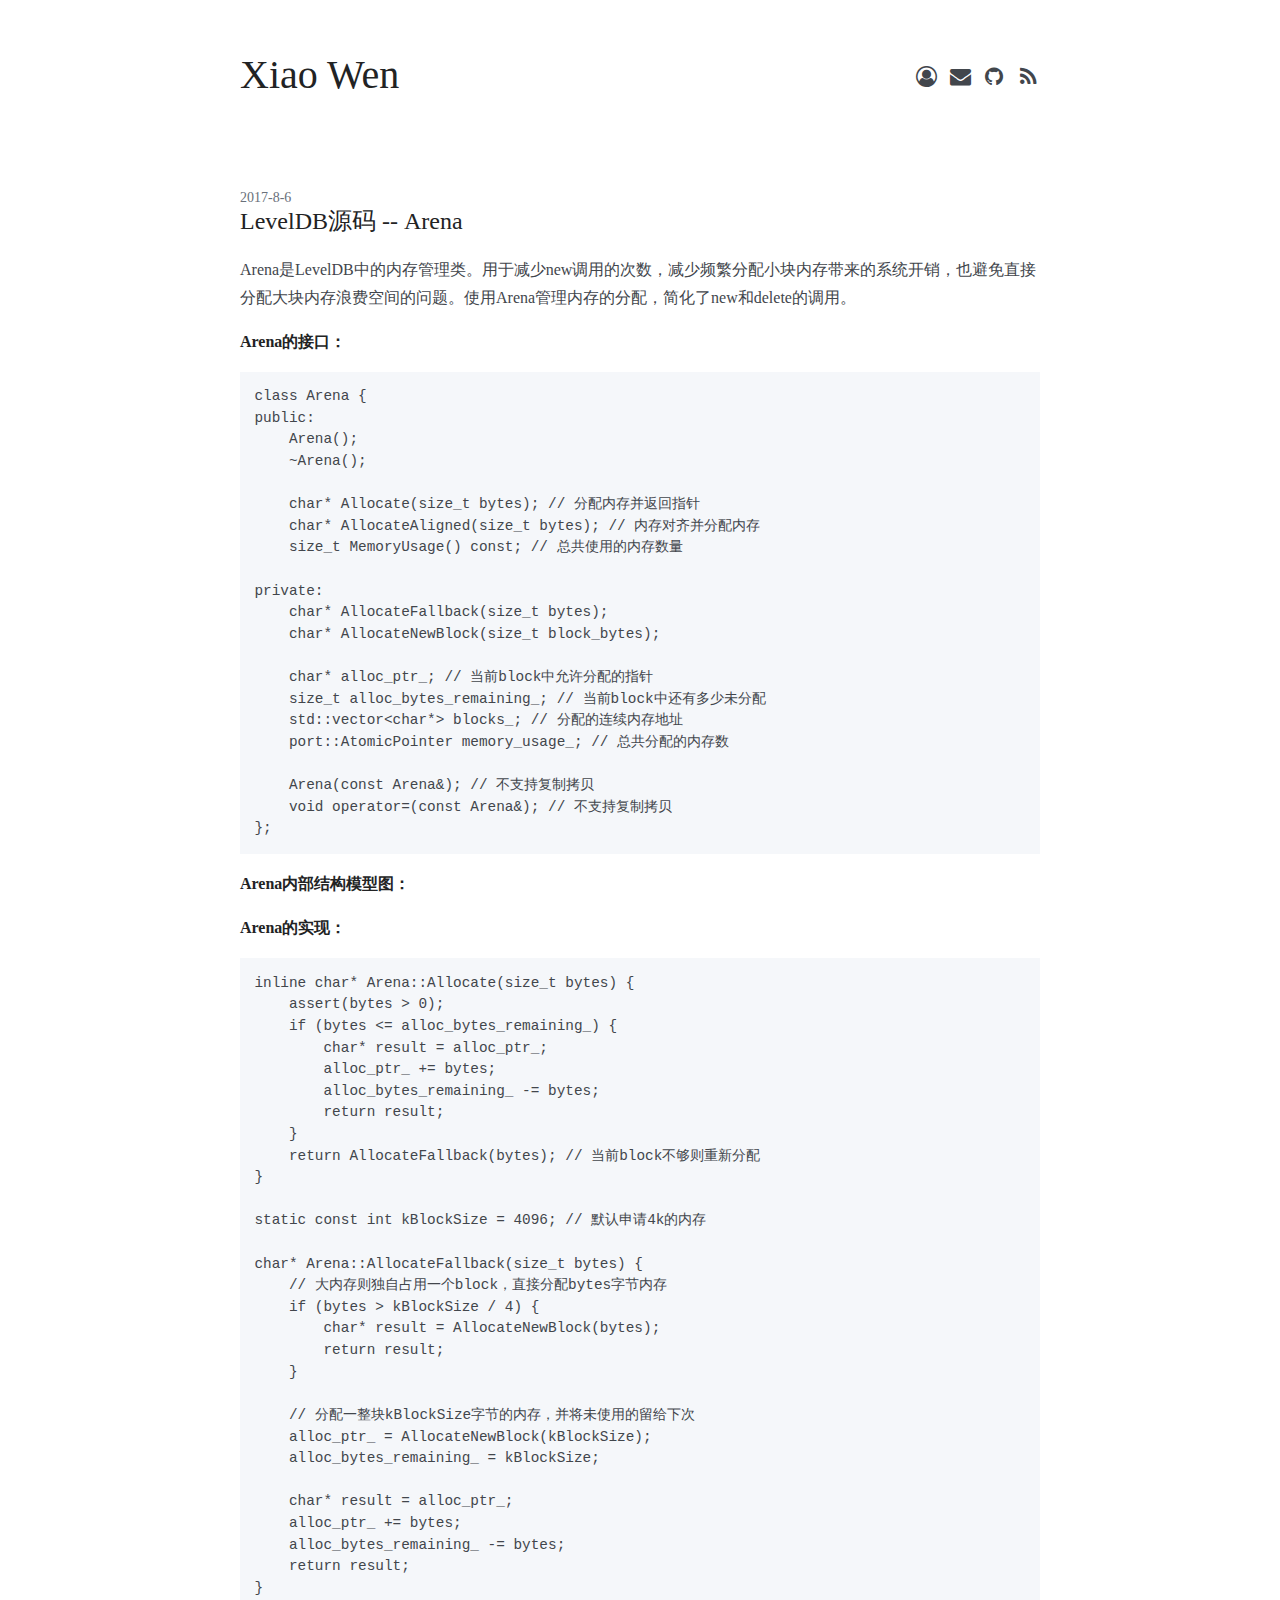
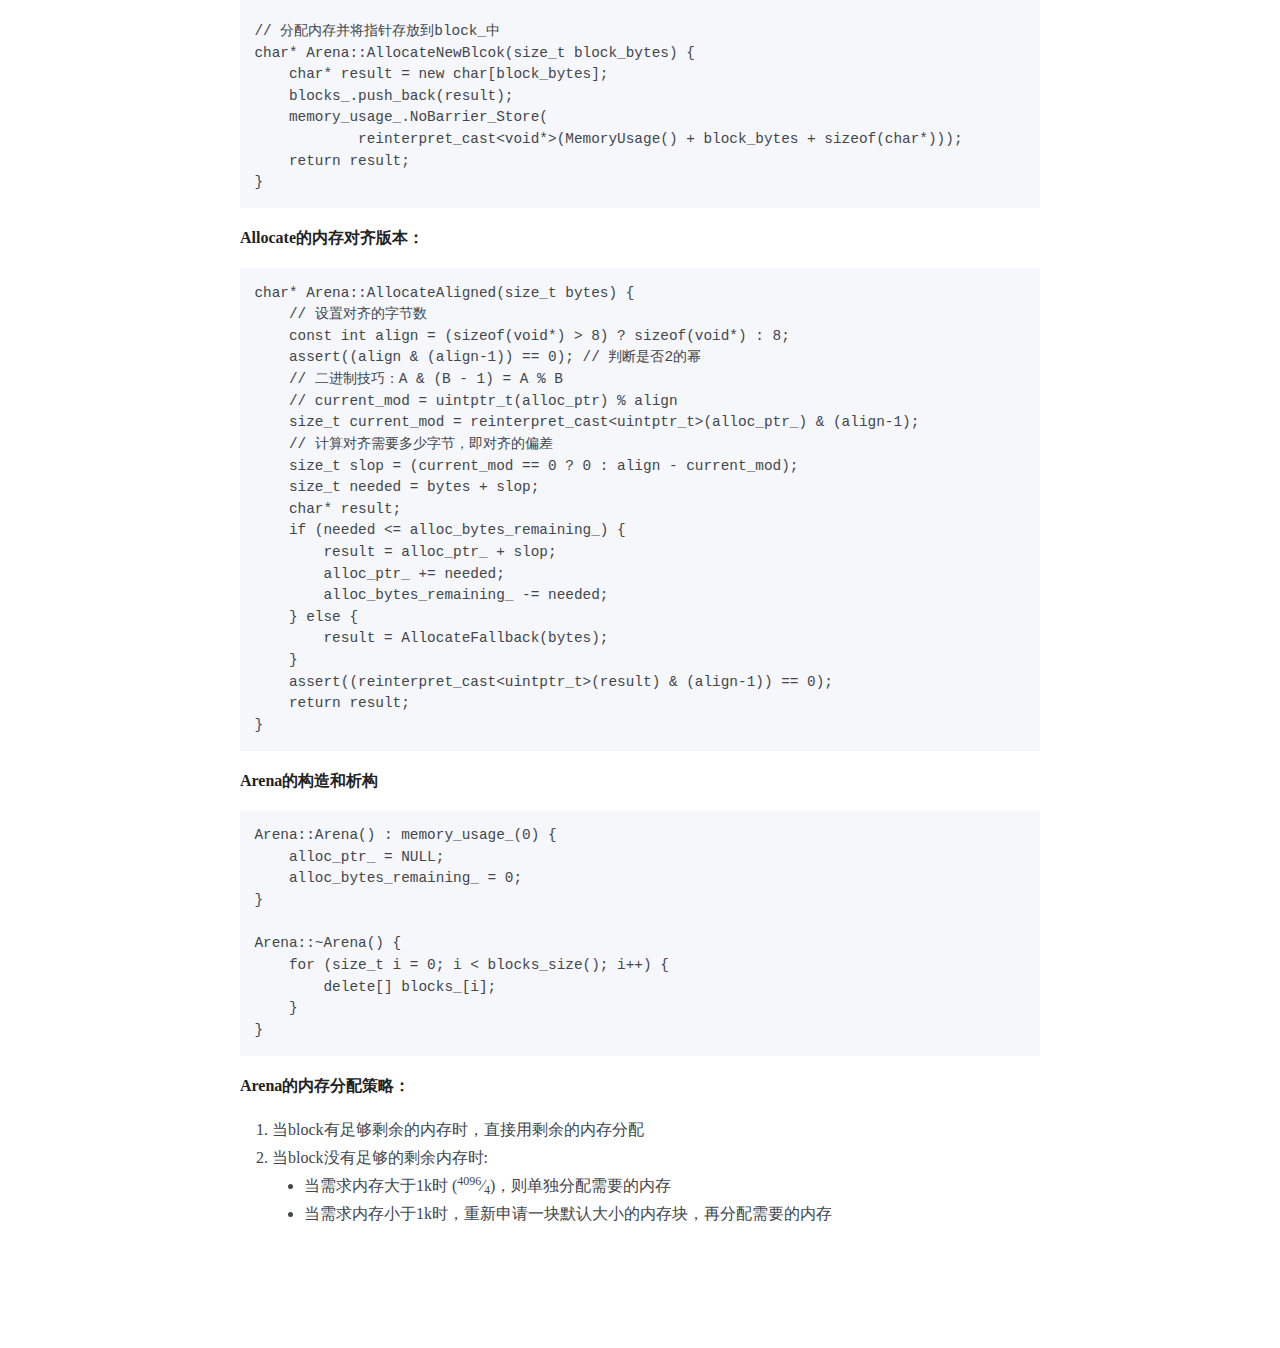
==== leveldb-arena/index.html @ 676dddb7 "x" ====
<body>
  <!DOCTYPE html>
<html lang="en-us">
<meta charset="UTF-8">
<meta name="viewport" content="width=device-width, initial-scale=1">
<meta content="" name="keywords">
<meta content="LevelDB源码 -- Arena - Xiao Wen" property="og:title">
<title>LevelDB源码 -- Arena | Xiao Wen</title>
<link rel="stylesheet" href="https://hsiaovin.github.io/css/style.css">
<link href="//maxcdn.bootstrapcdn.com/font-awesome/4.7.0/css/font-awesome.min.css" rel="stylesheet" integrity="sha384-wvfXpqpZZVQGK6TAh5PVlGOfQNHSoD2xbE+QkPxCAFlNEevoEH3Sl0sibVcOQVnN" crossorigin="anonymous">

<link rel="stylesheet" href="//cdnjs.cloudflare.com/ajax/libs/highlight.js/9.12.0/styles/github.min.css">


  <section class="section">
  <div class="container">
    <nav class="nav">
      <div class="nav-left">
        <a class="nav-item" href="https://hsiaovin.github.io/"><h1 class="title is-2">Xiao Wen</h1></a>
      </div>
      <div class="nav-right">
        <nav class="nav-item level is-mobile">
          
          <a class="level-item" href="https://github.com/hsiaovin">
            <span class="icon">
              <i class="fa fa-user-circle-o"></i>
            </span>
          </a>
          
          <a class="level-item" href="https://hsiaovin@yeah.net">
            <span class="icon">
              <i class="fa fa-envelope"></i>
            </span>
          </a>
          
          <a class="level-item" href="https://github.com/hsiaovin">
            <span class="icon">
              <i class="fa fa-github"></i>
            </span>
          </a>
          
          <a class="level-item" href="/index.xml">
            <span class="icon">
              <i class="fa fa-rss"></i>
            </span>
          </a>
          
        </nav>
      </div>
    </nav>
  </div>
</section>

  <section class="section">
    <div class="container">
      <h2 class="subtitle is-6">2017-8-6</h2>
      <h1 class="title">LevelDB源码 -- Arena</h1>
      
      <div class="content">
        <p>Arena是LevelDB中的内存管理类。用于减少new调用的次数，减少频繁分配小块内存带来的系统开销，也避免直接分配大块内存浪费空间的问题。使用Arena管理内存的分配，简化了new和delete的调用。
</p>

<p><strong>Arena的接口：</strong></p>

<pre><code>class Arena {
public:
    Arena();
    ~Arena();

    char* Allocate(size_t bytes); // 分配内存并返回指针
    char* AllocateAligned(size_t bytes); // 内存对齐并分配内存
    size_t MemoryUsage() const; // 总共使用的内存数量

private:
    char* AllocateFallback(size_t bytes); 
    char* AllocateNewBlock(size_t block_bytes);

    char* alloc_ptr_; // 当前block中允许分配的指针
    size_t alloc_bytes_remaining_; // 当前block中还有多少未分配
    std::vector&lt;char*&gt; blocks_; // 分配的连续内存地址
    port::AtomicPointer memory_usage_; // 总共分配的内存数

    Arena(const Arena&amp;); // 不支持复制拷贝
    void operator=(const Arena&amp;); // 不支持复制拷贝
};
</code></pre>

<p><strong>Arena内部结构模型图：</strong>
<img src="http://i.imgur.com/ZB75F7t.png" alt="" /></p>

<p><strong>Arena的实现：</strong></p>

<pre><code>inline char* Arena::Allocate(size_t bytes) {
    assert(bytes &gt; 0);
    if (bytes &lt;= alloc_bytes_remaining_) {
        char* result = alloc_ptr_;
        alloc_ptr_ += bytes;
        alloc_bytes_remaining_ -= bytes;
        return result;
    }
    return AllocateFallback(bytes); // 当前block不够则重新分配
}

static const int kBlockSize = 4096; // 默认申请4k的内存

char* Arena::AllocateFallback(size_t bytes) {
    // 大内存则独自占用一个block，直接分配bytes字节内存
    if (bytes &gt; kBlockSize / 4) { 
        char* result = AllocateNewBlock(bytes);
        return result;
    } 

    // 分配一整块kBlockSize字节的内存，并将未使用的留给下次
    alloc_ptr_ = AllocateNewBlock(kBlockSize);
    alloc_bytes_remaining_ = kBlockSize;

    char* result = alloc_ptr_;
    alloc_ptr_ += bytes;
    alloc_bytes_remaining_ -= bytes;
    return result;
}

// 分配内存并将指针存放到block_中
char* Arena::AllocateNewBlcok(size_t block_bytes) {
    char* result = new char[block_bytes];
    blocks_.push_back(result);
    memory_usage_.NoBarrier_Store(
            reinterpret_cast&lt;void*&gt;(MemoryUsage() + block_bytes + sizeof(char*)));
    return result;
}
</code></pre>

<p><strong>Allocate的内存对齐版本：</strong></p>

<pre><code>char* Arena::AllocateAligned(size_t bytes) {
    // 设置对齐的字节数
    const int align = (sizeof(void*) &gt; 8) ? sizeof(void*) : 8;
    assert((align &amp; (align-1)) == 0); // 判断是否2的幂
    // 二进制技巧：A &amp; (B - 1) = A % B
    // current_mod = uintptr_t(alloc_ptr) % align
    size_t current_mod = reinterpret_cast&lt;uintptr_t&gt;(alloc_ptr_) &amp; (align-1); 
    // 计算对齐需要多少字节，即对齐的偏差
    size_t slop = (current_mod == 0 ? 0 : align - current_mod); 
    size_t needed = bytes + slop;
    char* result;
    if (needed &lt;= alloc_bytes_remaining_) {
        result = alloc_ptr_ + slop;
        alloc_ptr_ += needed;
        alloc_bytes_remaining_ -= needed;
    } else {
        result = AllocateFallback(bytes);
    }
    assert((reinterpret_cast&lt;uintptr_t&gt;(result) &amp; (align-1)) == 0);
    return result;
}
</code></pre>

<p><strong>Arena的构造和析构</strong></p>

<pre><code>Arena::Arena() : memory_usage_(0) {
    alloc_ptr_ = NULL;
    alloc_bytes_remaining_ = 0;
}

Arena::~Arena() {
    for (size_t i = 0; i &lt; blocks_size(); i++) {
        delete[] blocks_[i];
    }
}
</code></pre>

<p><strong>Arena的内存分配策略：</strong></p>

<ol>
<li>当block有足够剩余的内存时，直接用剩余的内存分配</li>
<li>当block没有足够的剩余内存时:

<ul>
<li>当需求内存大于1k时 (<sup>4096</sup>&frasl;<sub>4</sub>)，则单独分配需要的内存</li>
<li>当需求内存小于1k时，重新申请一块默认大小的内存块，再分配需要的内存</li>
</ul></li>
</ol>
      </div>
    </div>
  </section>
  

  <section class="section">
  <div class="container has-text-centered">
    <p></p>
  </div>
</section>
<script src="//cdnjs.cloudflare.com/ajax/libs/highlight.js/9.12.0/highlight.min.js" integrity="sha256-/BfiIkHlHoVihZdc6TFuj7MmJ0TWcWsMXkeDFwhi0zw=" crossorigin="anonymous"></script>

<script type="text/javascript" src="//cdnjs.cloudflare.com/ajax/libs/highlight.js/9.12.0/languages/go.min.js"></script>

<script type="text/javascript" src="//cdnjs.cloudflare.com/ajax/libs/highlight.js/9.12.0/languages/dockerfile.min.js"></script>

<script>hljs.initHighlightingOnLoad();</script>


</body>
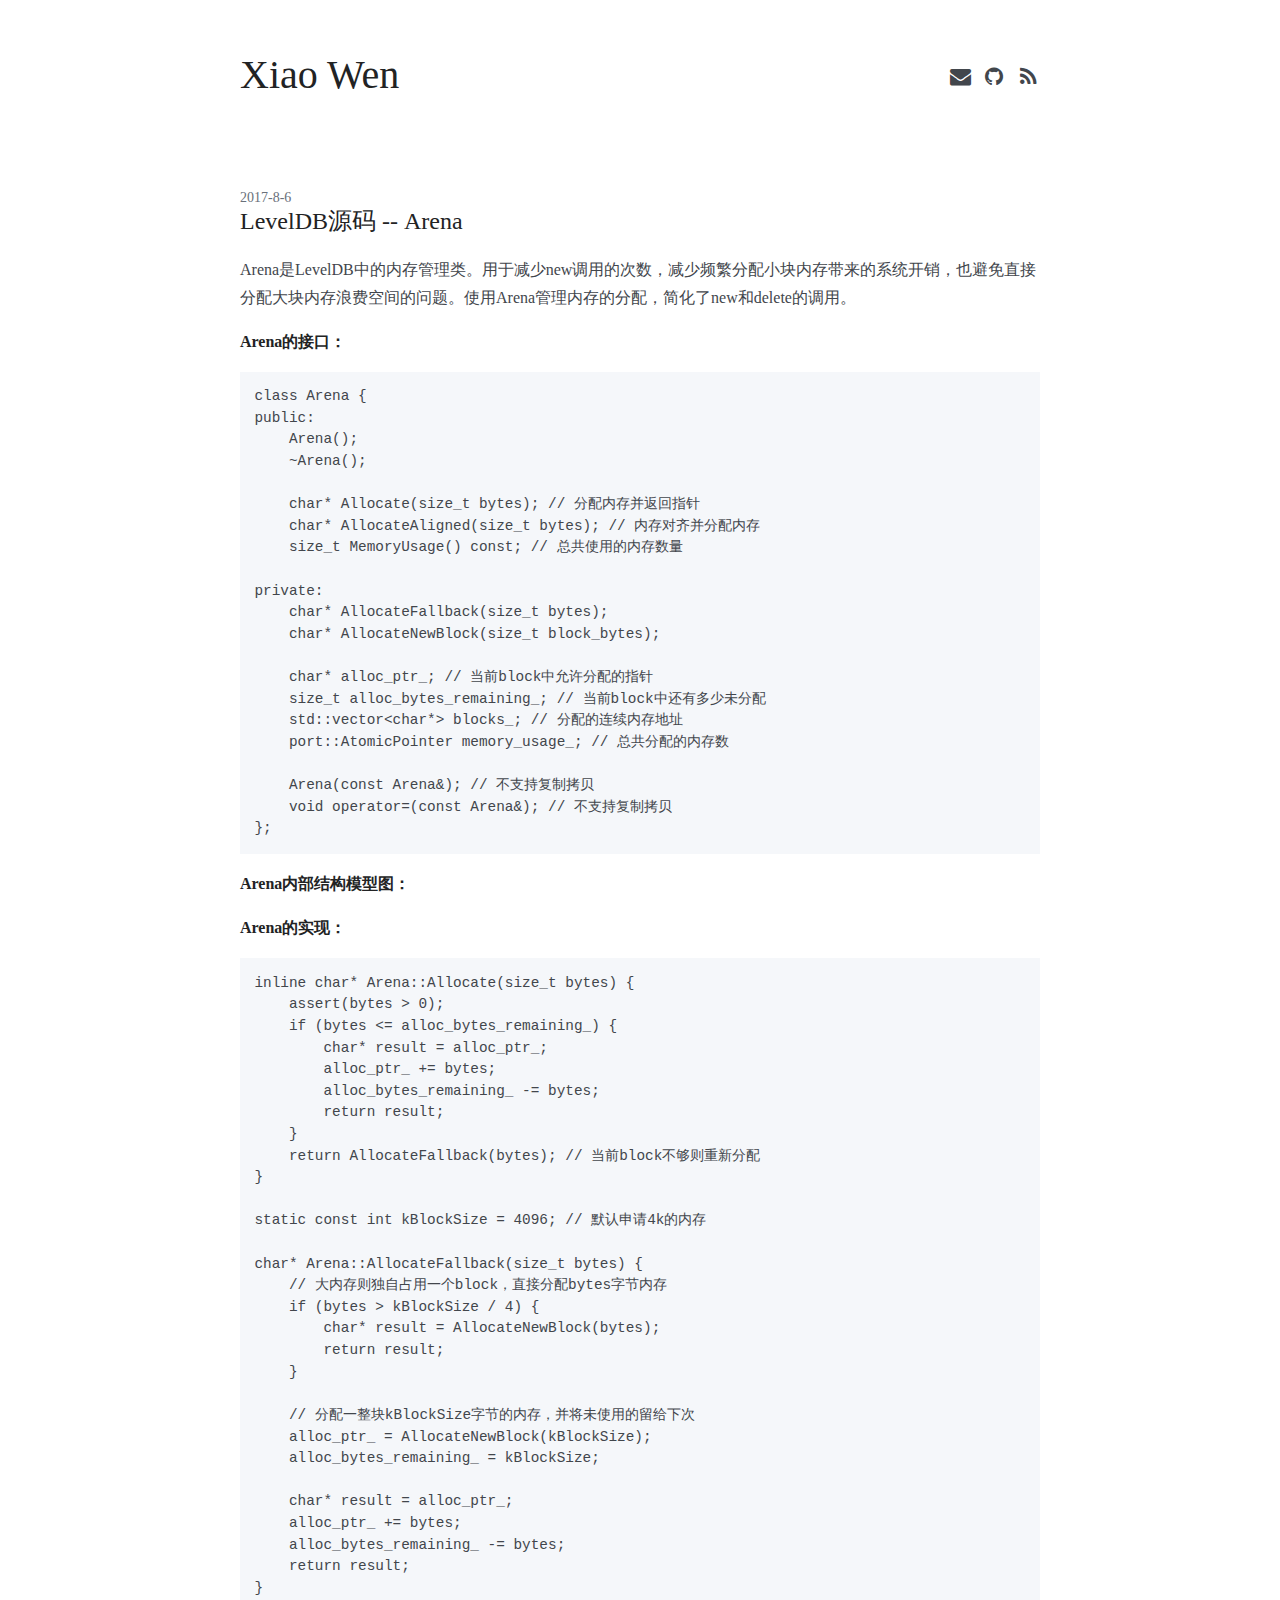
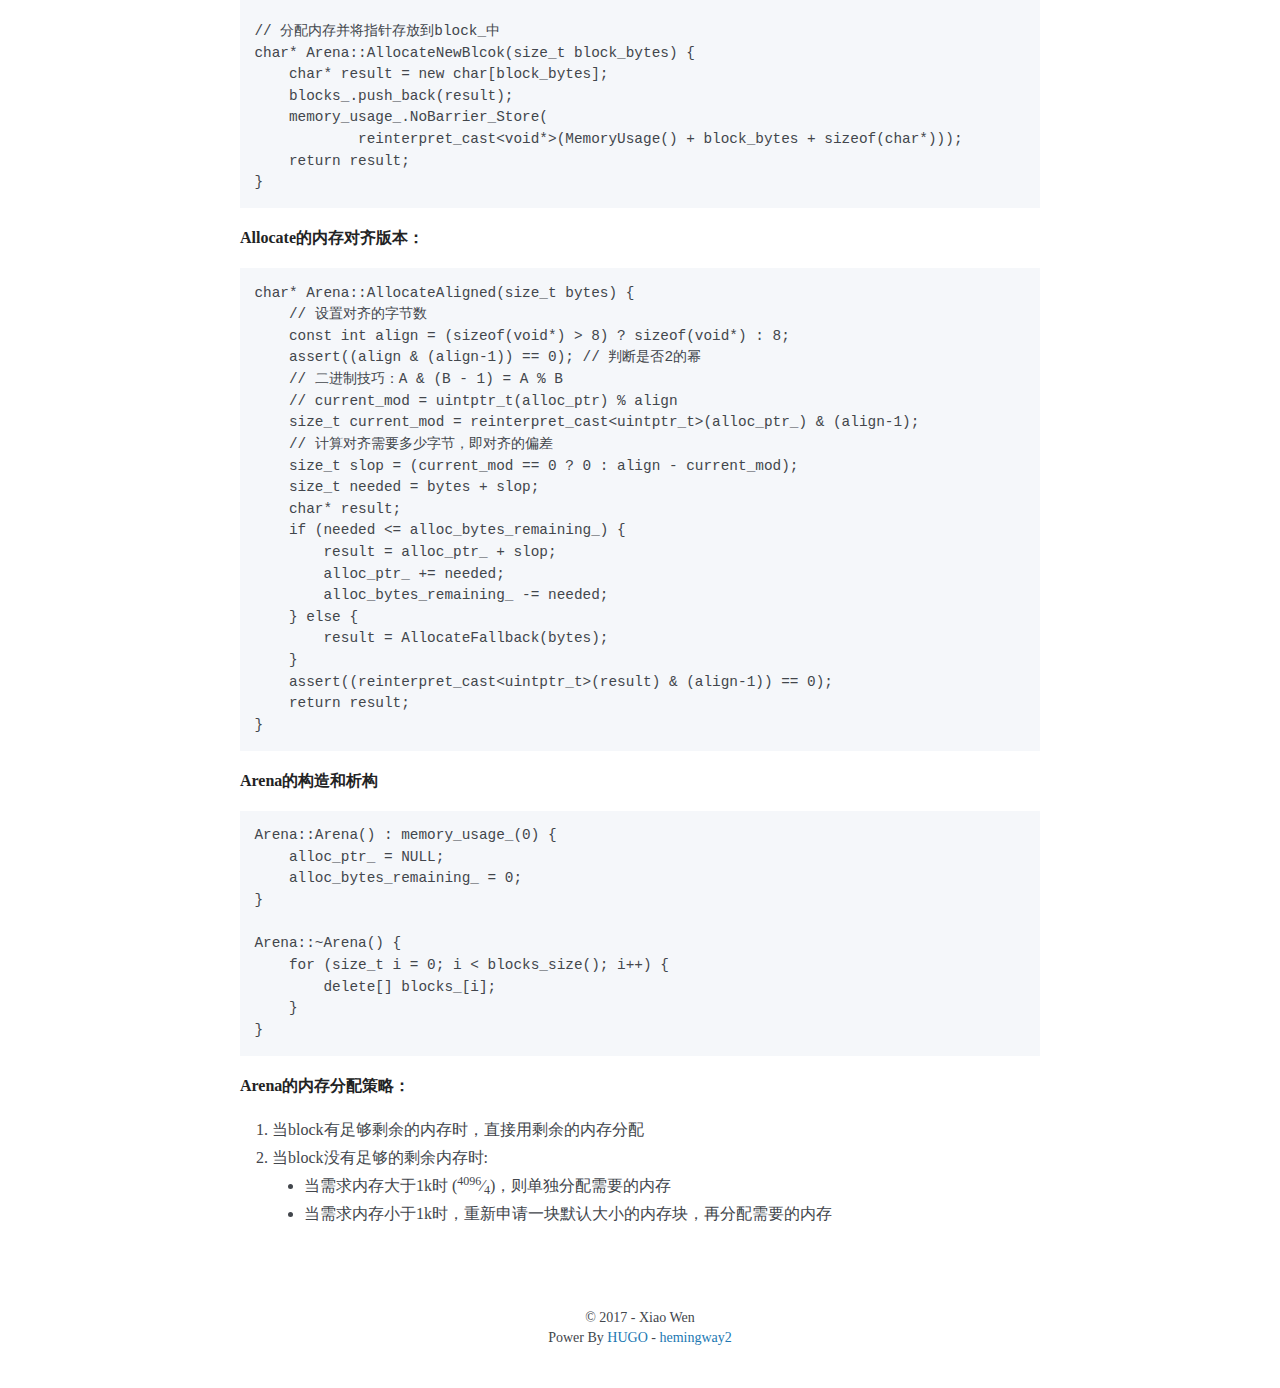
==== commit 1835dc80: "x" ====
--- a/leveldb-arena/index.html
+++ b/leveldb-arena/index.html
@@ -21,13 +21,7 @@
       <div class="nav-right">
         <nav class="nav-item level is-mobile">
           
-          <a class="level-item" href="https://github.com/hsiaovin">
-            <span class="icon">
-              <i class="fa fa-user-circle-o"></i>
-            </span>
-          </a>
-          
-          <a class="level-item" href="https://hsiaovin@yeah.net">
+          <a class="level-item" href="hsiaovin@yeah.net">
             <span class="icon">
               <i class="fa fa-envelope"></i>
             </span>
@@ -187,15 +181,13 @@
 
   <section class="section">
   <div class="container has-text-centered">
-    <p></p>
+    <p>&copy; 2017 - Xiao Wen </br> Power By <a href="https://gohugo.io">HUGO</a> - <a href="https://gitlab.com/beli3ver/hemingway2">hemingway2</a></p>
   </div>
 </section>
 <script src="//cdnjs.cloudflare.com/ajax/libs/highlight.js/9.12.0/highlight.min.js" integrity="sha256-/BfiIkHlHoVihZdc6TFuj7MmJ0TWcWsMXkeDFwhi0zw=" crossorigin="anonymous"></script>
 
 <script type="text/javascript" src="//cdnjs.cloudflare.com/ajax/libs/highlight.js/9.12.0/languages/go.min.js"></script>
 
-<script type="text/javascript" src="//cdnjs.cloudflare.com/ajax/libs/highlight.js/9.12.0/languages/dockerfile.min.js"></script>
-
 <script>hljs.initHighlightingOnLoad();</script>
 
 
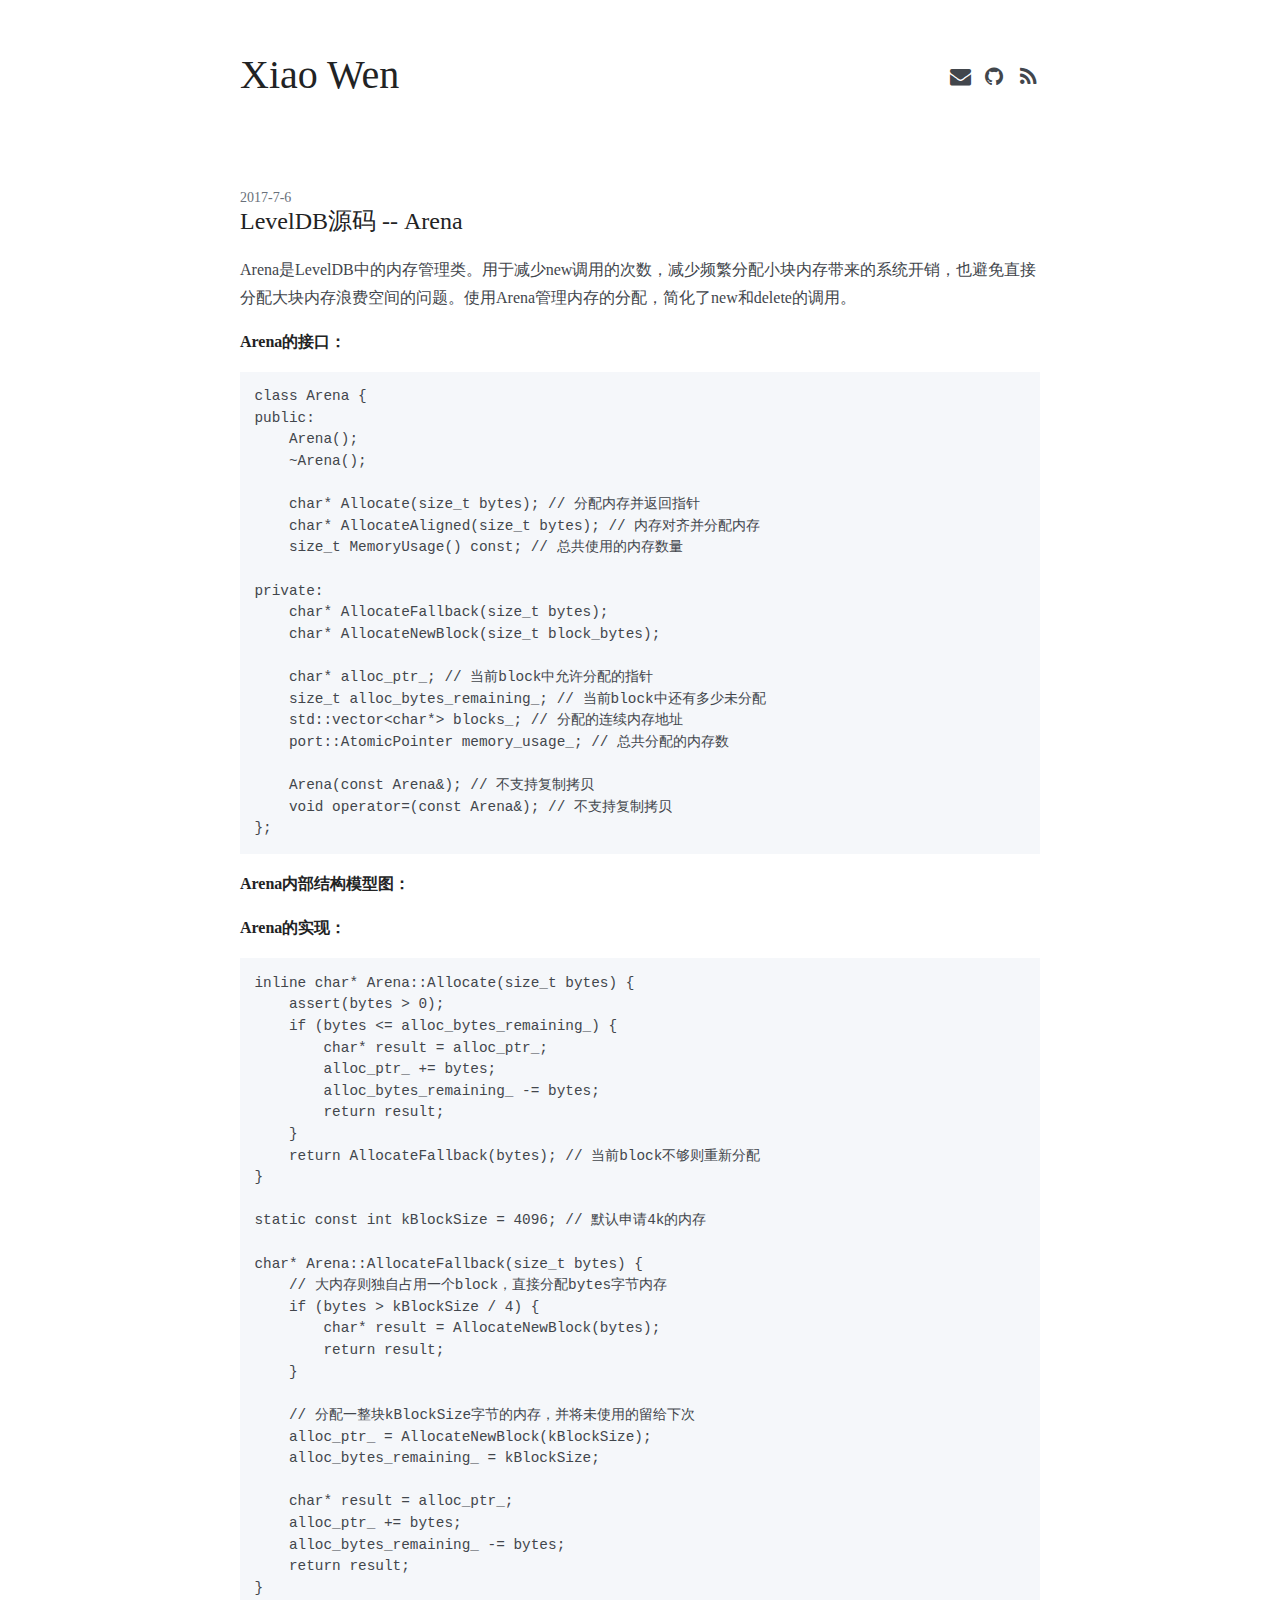
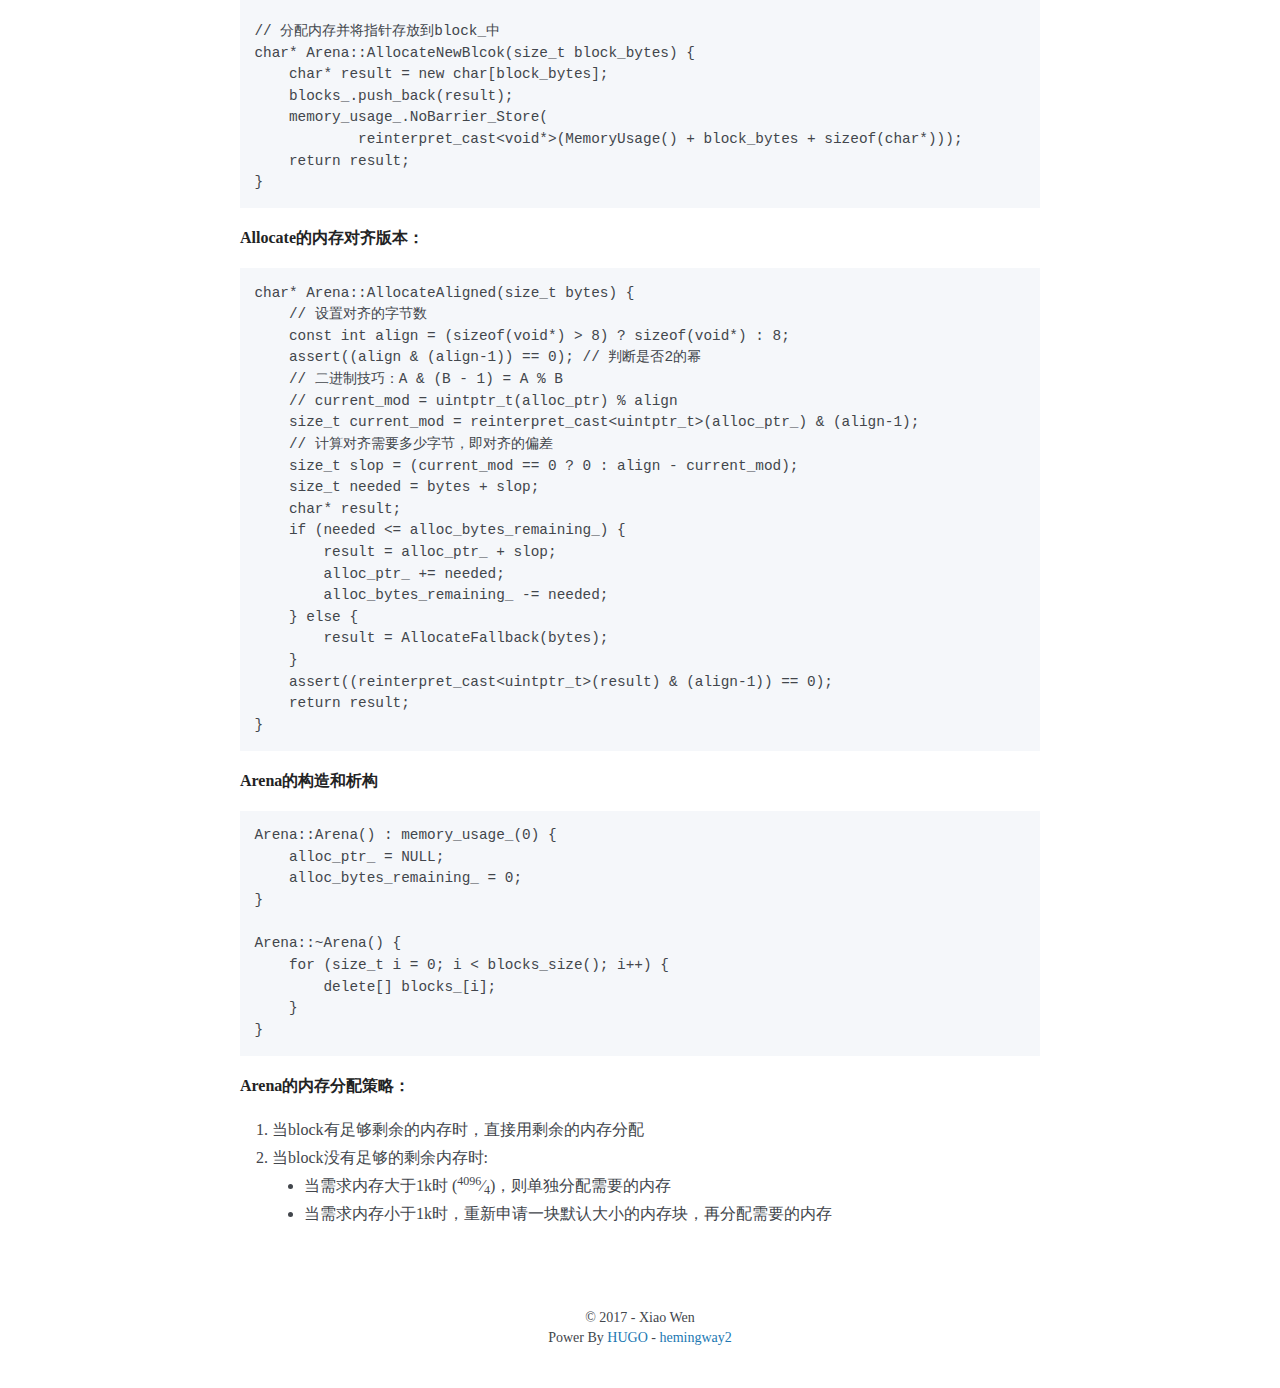
==== commit f3322c1a: "x" ====
--- a/leveldb-arena/index.html
+++ b/leveldb-arena/index.html
@@ -47,7 +47,7 @@
 
   <section class="section">
     <div class="container">
-      <h2 class="subtitle is-6">2017-8-6</h2>
+      <h2 class="subtitle is-6">2017-7-6</h2>
       <h1 class="title">LevelDB源码 -- Arena</h1>
       
       <div class="content">
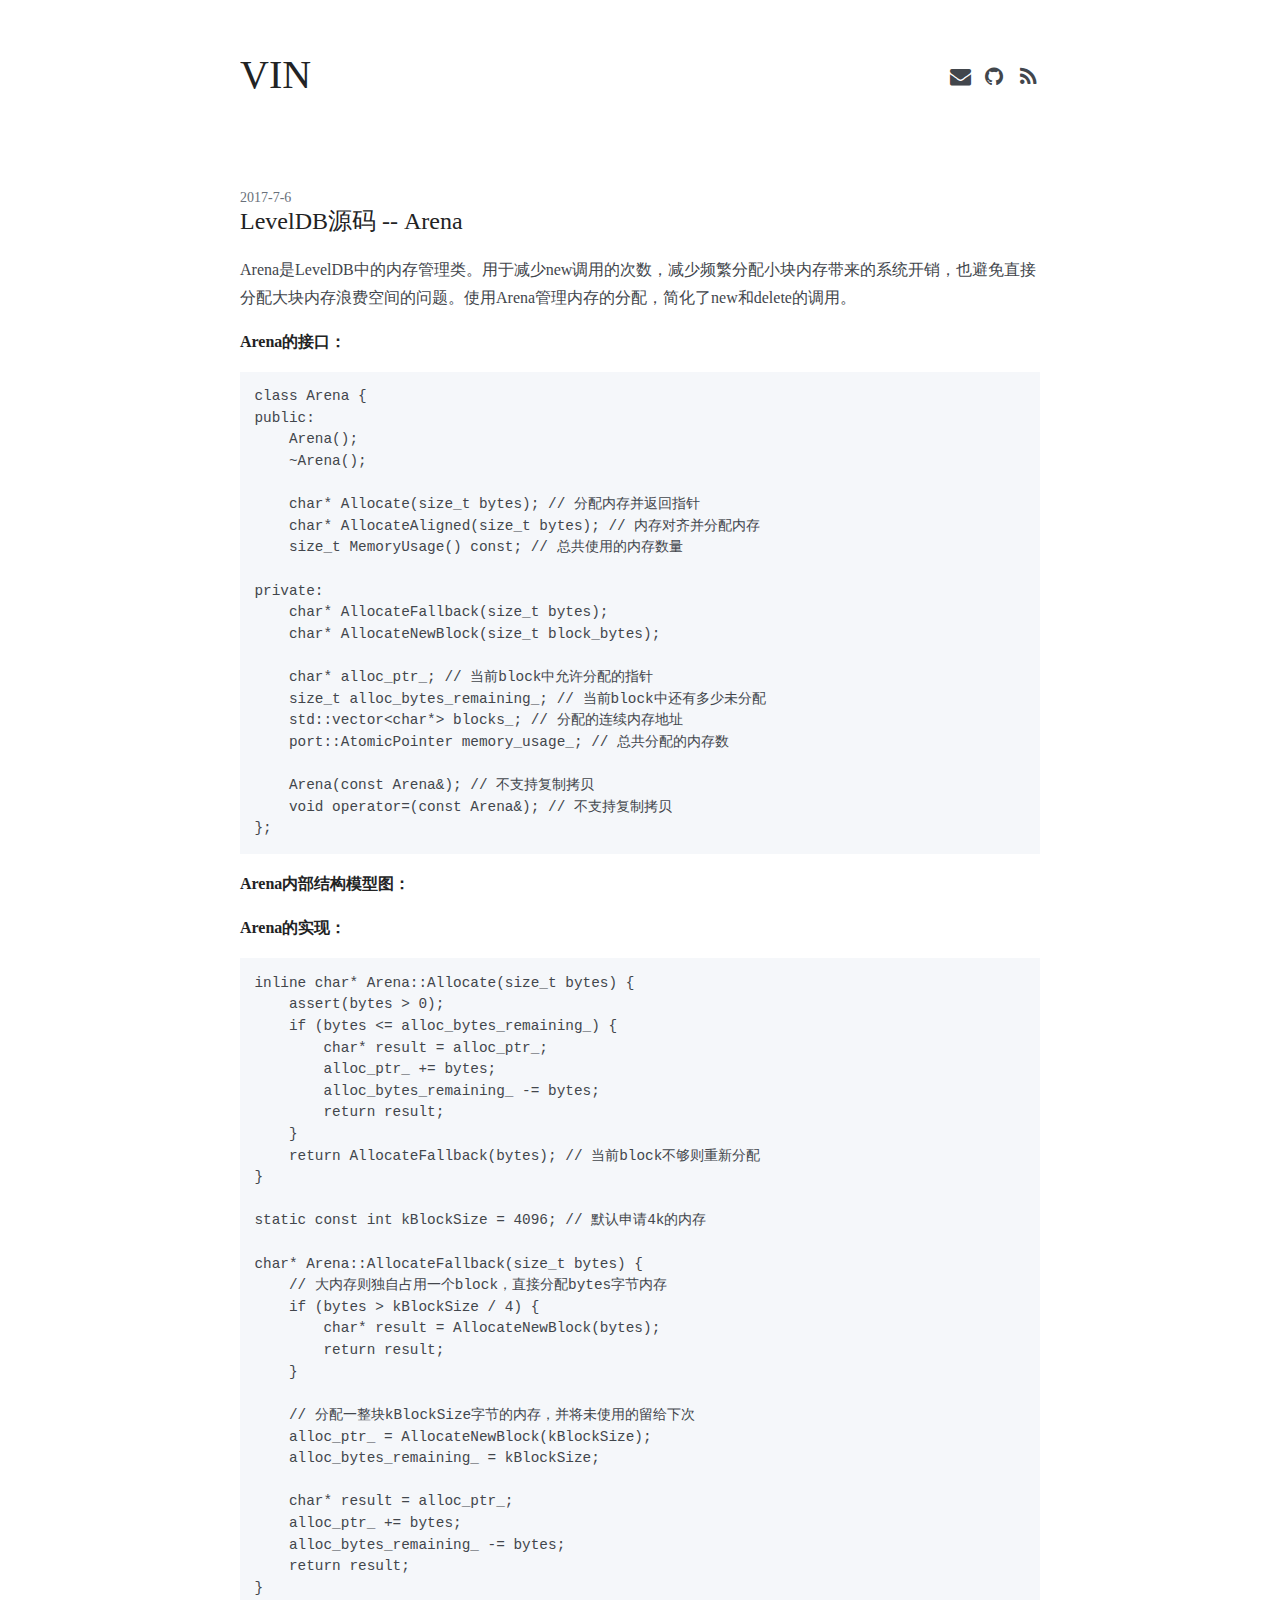
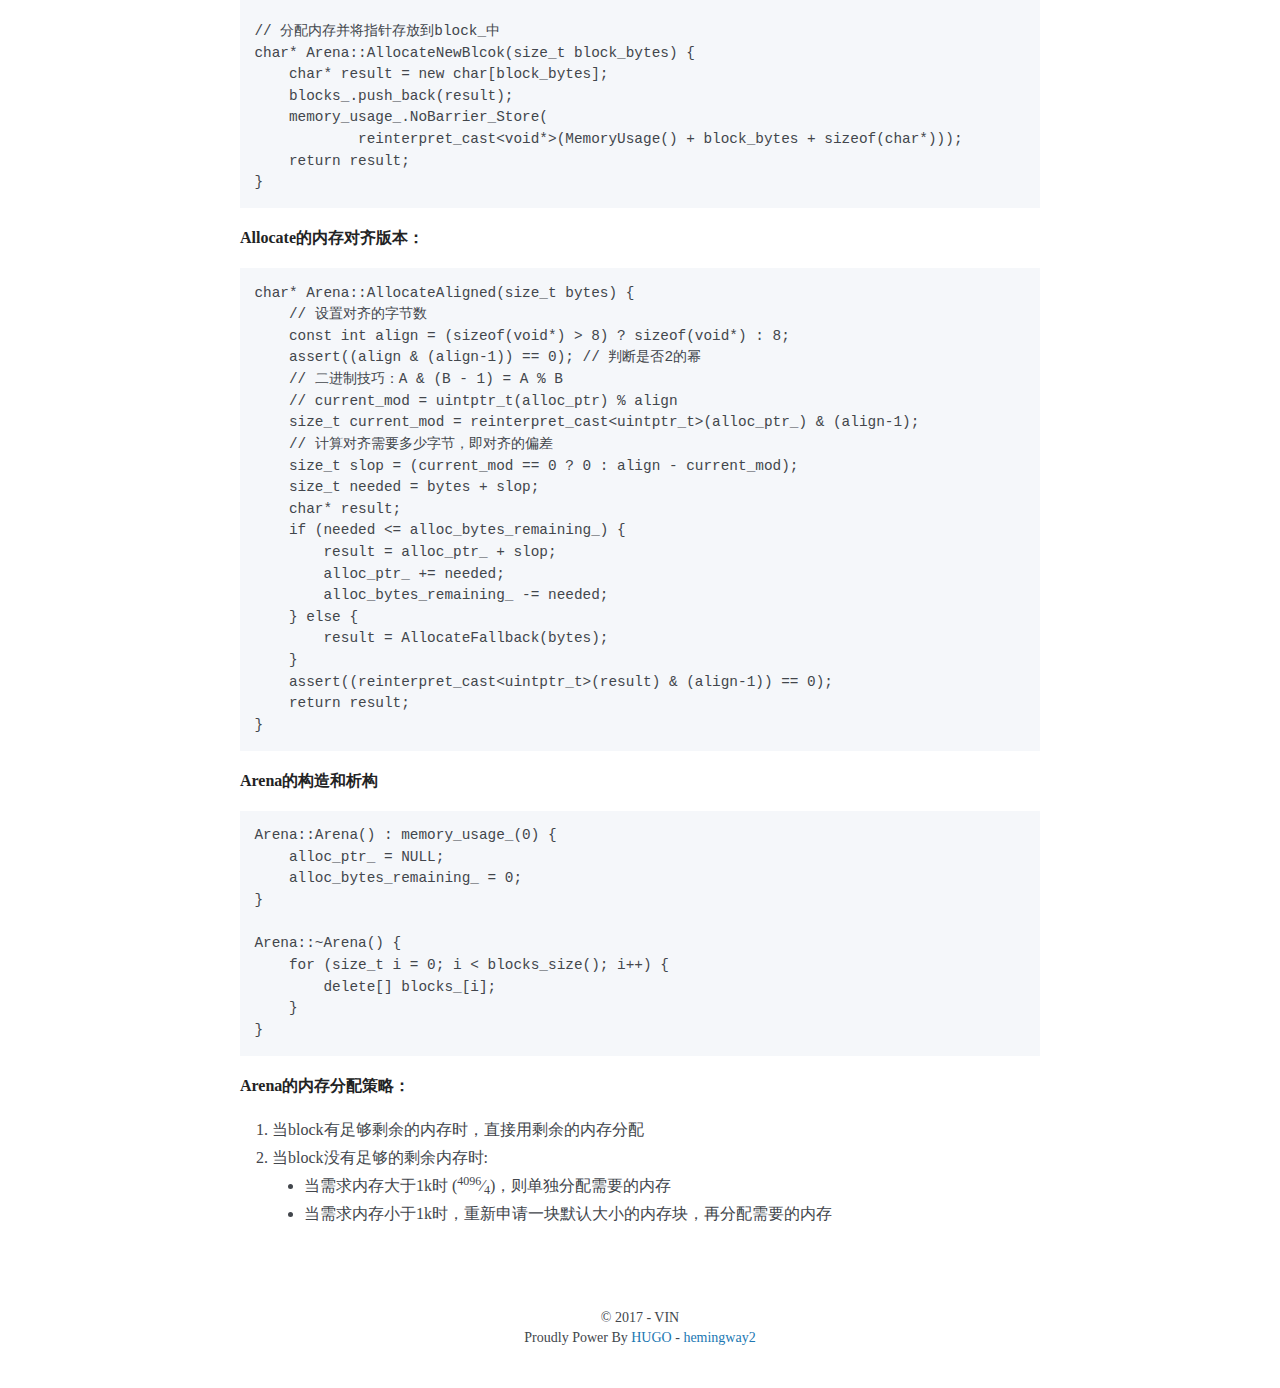
==== commit 41d07056: "X" ====
--- a/leveldb-arena/index.html
+++ b/leveldb-arena/index.html
@@ -4,8 +4,8 @@
 <meta charset="UTF-8">
 <meta name="viewport" content="width=device-width, initial-scale=1">
 <meta content="" name="keywords">
-<meta content="LevelDB源码 -- Arena - Xiao Wen" property="og:title">
-<title>LevelDB源码 -- Arena | Xiao Wen</title>
+<meta content="LevelDB源码 -- Arena - VIN" property="og:title">
+<title>LevelDB源码 -- Arena | VIN</title>
 <link rel="stylesheet" href="https://hsiaovin.github.io/css/style.css">
 <link href="//maxcdn.bootstrapcdn.com/font-awesome/4.7.0/css/font-awesome.min.css" rel="stylesheet" integrity="sha384-wvfXpqpZZVQGK6TAh5PVlGOfQNHSoD2xbE+QkPxCAFlNEevoEH3Sl0sibVcOQVnN" crossorigin="anonymous">
 
@@ -16,12 +16,12 @@
   <div class="container">
     <nav class="nav">
       <div class="nav-left">
-        <a class="nav-item" href="https://hsiaovin.github.io/"><h1 class="title is-2">Xiao Wen</h1></a>
+        <a class="nav-item" href="https://hsiaovin.github.io/"><h1 class="title is-2">VIN</h1></a>
       </div>
       <div class="nav-right">
         <nav class="nav-item level is-mobile">
           
-          <a class="level-item" href="hsiaovin@yeah.net">
+          <a class="level-item" href="mailto:hsiaovin@yeah.net">
             <span class="icon">
               <i class="fa fa-envelope"></i>
             </span>
@@ -181,7 +181,7 @@
 
   <section class="section">
   <div class="container has-text-centered">
-    <p>&copy; 2017 - Xiao Wen </br> Power By <a href="https://gohugo.io">HUGO</a> - <a href="https://gitlab.com/beli3ver/hemingway2">hemingway2</a></p>
+    <p>&copy; 2017 - VIN </br> Proudly Power By <a href="https://gohugo.io">HUGO</a> - <a href="https://gitlab.com/beli3ver/hemingway2">hemingway2</a></p>
   </div>
 </section>
 <script src="//cdnjs.cloudflare.com/ajax/libs/highlight.js/9.12.0/highlight.min.js" integrity="sha256-/BfiIkHlHoVihZdc6TFuj7MmJ0TWcWsMXkeDFwhi0zw=" crossorigin="anonymous"></script>
